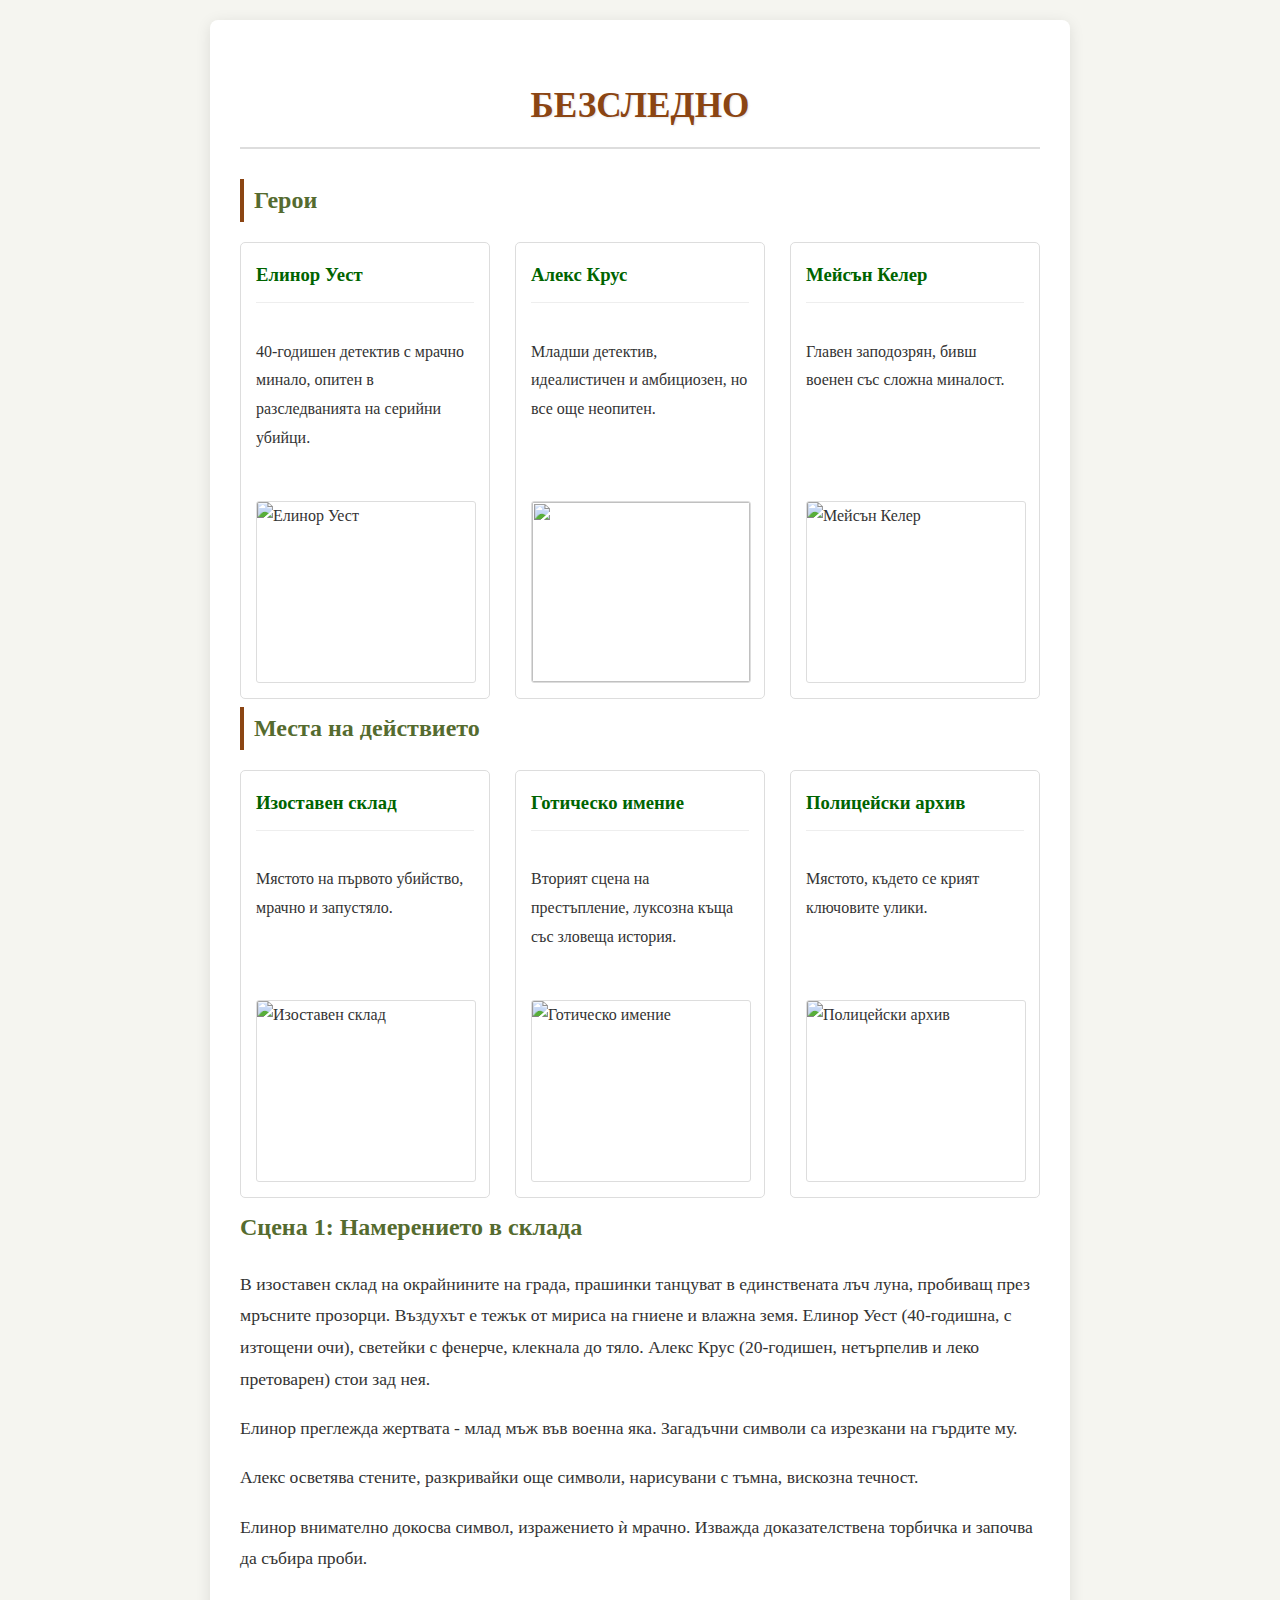
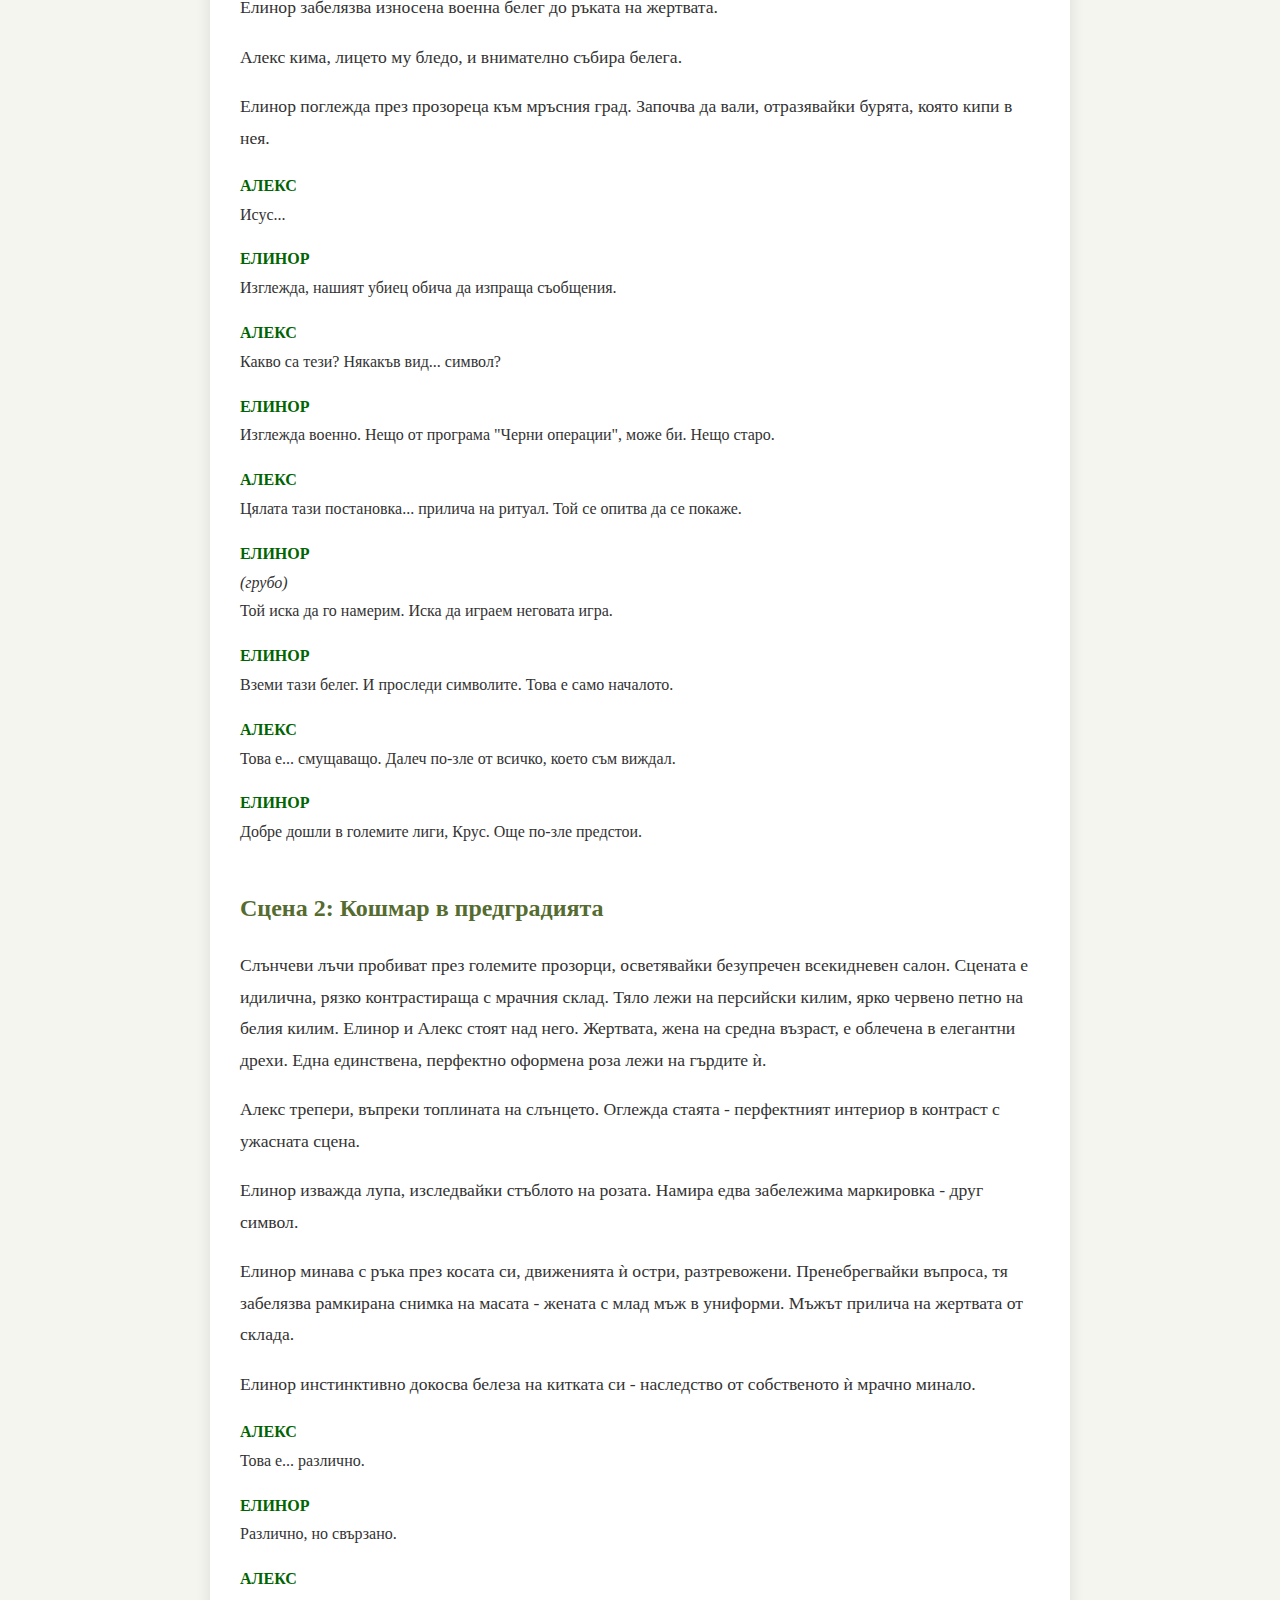
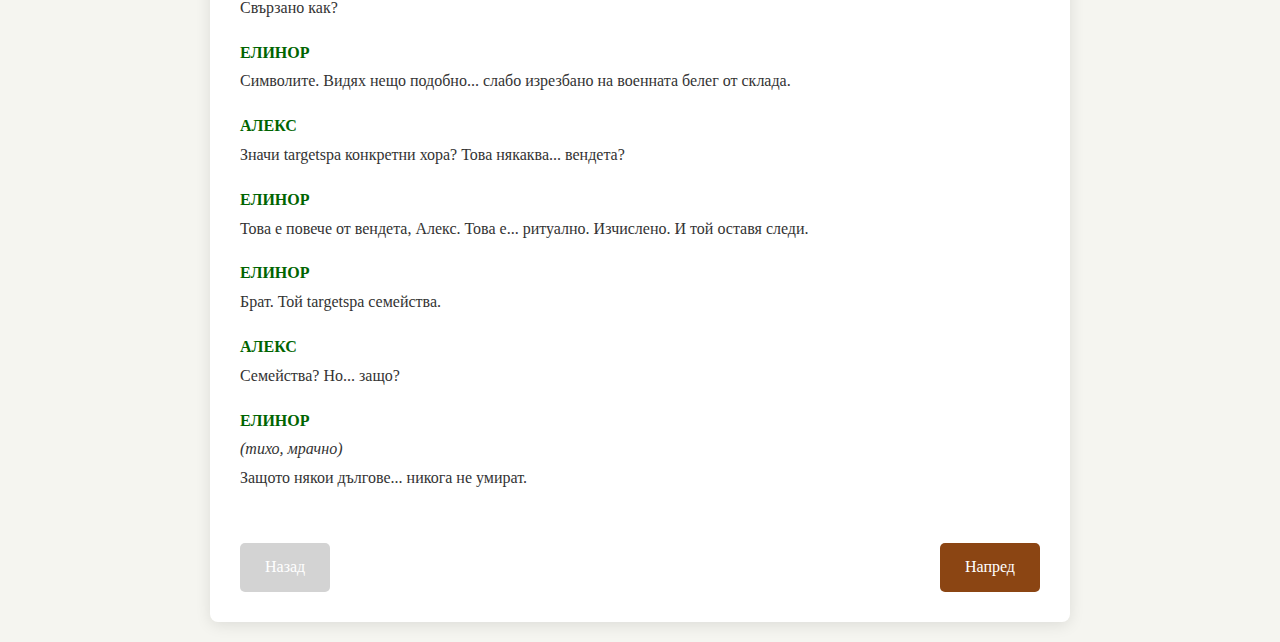
==== index.html @ e1980f41 "Add files via upload" ====
<!DOCTYPE html>
<html lang="bg">
<head>
    <meta charset="UTF-8">
    <meta name="viewport" content="width=device-width, initial-scale=1.0">
    <title>Играта в склада - Увод</title>
    <link rel="stylesheet" href="style.css">
    <style> 
        body {
            font-family: 'Georgia', serif;
            background-color: #f5f5f0;
            color: #333;
            line-height: 1.8;
            margin: 0;
            padding: 20px;
        }

        .container {
            max-width: 800px;
            margin: 0 auto;
            padding: 30px;
            background: #fff;
            box-shadow: 0 3px 15px rgba(0,0,0,0.1);
            border-radius: 8px;
        }

        h1 {
            color: #8b4513;
            text-align: center;
            border-bottom: 2px solid #ddd;
            padding-bottom: 10px;
            margin-bottom: 30px;
        }

        /* Секция за герои и места */
        .info-section {
            margin-bottom: 40px;
        }

        .section-title {
            color: #556b2f;
            border-left: 4px solid #8b4513;
            padding-left: 10px;
            margin: 30px 0 20px;
        }

        .info-grid {
            display: grid;
            grid-template-columns: repeat(auto-fill, minmax(250px, 1fr));
            gap: 25px;
        }

        .info-card {
            border: 1px solid #ddd;
            border-radius: 5px;
            padding: 15px;
            transition: transform 0.3s;
        }

        .info-card:hover {
            transform: translateY(-5px);
            box-shadow: 0 5px 15px rgba(0,0,0,0.1);
        }

        .info-card h3 {
            color: #006400;
            margin-top: 0;
            border-bottom: 1px solid #eee;
            padding-bottom: 10px;
        }

        .info-card p {
            min-height: 60px;
        }

 
        .info-card img {
            width: 100%;
            height: 180px; /* Фиксирана височина */
            object-fit: cover; /* Запазва пропорциите, като изрязва излишното */
            object-position: center; /* Центрира изображението */
            border-radius: 3px;
            border: 1px solid #ddd;
}
.info-card {
    display: flex;
    flex-direction: column;
    height: 100%;
}

.info-card img {
    width: 100%;
    height: 180px; /* или 'auto' за запазване на пропорциите */
    object-fit: cover;
    margin-top: auto; /* Избутва картинката надолу */
}
    </style>
</head>
<body>
    <div class="container">
        <h1>БЕЗСЛЕДНО</h1>
        
        <!-- Герои -->
        <div class="info-section">
            <h2 class="section-title">Герои</h2>
            <div class="info-grid">
                <div class="info-card">
                    <h3>Елинор Уест</h3>
                    <p>40-годишен детектив с мрачно минало, опитен в разследванията на серийни убийци.</p>
                    <img src="C:\Users\velik\Desktop\Нова папка\images\Precise architectural color photography captures Detective Eleanor West, a middle-aged woman with sharp features and a cheek scar.  The image features artistic lighting, abstract patterns, sharp lines, detailed str.jpg" alt="Елинор Уест" width="400" height="300">
                </div>
                
                <div class="info-card">
                    <h3>Алекс Крус</h3>
                    <p>Младши детектив, идеалистичен и амбициозен, но все още неопитен.</p>
                    <img src="C:\Users\velik\Desktop\Нова папка\images\Detective Alex Cruz.jpg"  width="400" height="300">
                </div>
                
                <div class="info-card">
                    <h3>Мейсън Келер</h3>
                    <p>Главен заподозрян, бивш военен със сложна миналост.</p>
                    <img src="C:\Users\velik\Desktop\Нова папка\images\Mason Keller (The Killer).jpg" alt="Мейсън Келер">
                </div>
            </div>
        </div>
        
        <!-- Места -->
        <div class="info-section">
            <h2 class="section-title">Места на действието</h2>
            <div class="info-grid">
                <div class="info-card">
                    <h3>Изоставен склад</h3>
                    <p>Мястото на първото убийство, мрачно и запустяло.</p>
                    <img src="C:\Users\velik\Desktop\Нова папка\images\warehouse.jpg" alt="Изоставен склад">
                </div>
                
                <div class="info-card">
                    <h3>Готическо имение</h3>
                    <p>Вторият сцена на престъпление, луксозна къща със зловеща история.</p>
                    <img src="C:\Users\velik\Desktop\Нова папка\images\готик.jpg" alt="Готическо имение">
                </div>
                
                <div class="info-card">
                    <h3>Полицейски архив</h3>
                    <p>Мястото, където се крият ключовите улики.</p>

                    <img src="C:\Users\velik\Desktop\Нова папка\images\evidenceroom.jpg" alt="Полицейски архив">
                </div>
            </div>
        </div>

        <!-- Сцена 1 -->
        <h2>Сцена 1: Намерението в склада</h2>
        <div class="scene-container">
            <div class="story-text">
                <p>В изоставен склад на окрайнините на града, прашинки танцуват в единствената лъч луна, пробиващ през мръсните прозорци. Въздухът е тежък от мириса на гниене и влажна земя. Елинор Уест (40-годишна, с изтощени очи), светейки с фенерче, клекнала до тяло. Алекс Крус (20-годишен, нетърпелив и леко претоварен) стои зад нея.</p>
                <p>Елинор преглежда жертвата - млад мъж във военна яка. Загадъчни символи са изрезкани на гърдите му.</p>
                <p>Алекс осветява стените, разкривайки още символи, нарисувани с тъмна, вискозна течност.</p>
                <p>Елинор внимателно докосва символ, изражението ѝ мрачно. Изважда доказателствена торбичка и започва да събира проби.</p>
                <p>Елинор забелязва износена военна белег до ръката на жертвата.</p>
                <p>Алекс кима, лицето му бледо, и внимателно събира белега.</p>
                <p>Елинор поглежда през прозореца към мръсния град. Започва да вали, отразявайки бурята, която кипи в нея.</p>
            </div>
            <div class="dialogue-container">
                <div class="dialogue">
                    <p><span class="character-name">АЛЕКС</span><br>
                    Исус...</p>
                </div>
                <div class="dialogue">
                    <p><span class="character-name">ЕЛИНОР</span><br>
                    Изглежда, нашият убиец обича да изпраща съобщения.</p>
                </div>
                <div class="dialogue">
                    <p><span class="character-name">АЛЕКС</span><br>
                    Какво са тези? Някакъв вид... символ?</p>
                    <p><span class="character-name">ЕЛИНОР</span><br>
                    Изглежда военно. Нещо от програма "Черни операции", може би. Нещо старо.</p>
                </div>
                <div class="dialogue">
                    <p><span class="character-name">АЛЕКС</span><br>
                    Цялата тази постановка... прилича на ритуал. Той се опитва да се покаже.</p>
                    <p><span class="character-name">ЕЛИНОР</span><br>
                    <em>(грубо)</em><br>
                    Той иска да го намерим. Иска да играем неговата игра.</p>
                </div>
                <div class="dialogue">
                    <p><span class="character-name">ЕЛИНОР</span><br>
                    Вземи тази белег. И проследи символите. Това е само началото.</p>
                </div>
                <div class="dialogue">
                    <p><span class="character-name">АЛЕКС</span><br>
                    Това е... смущаващо. Далеч по-зле от всичко, което съм виждал.</p>
                    <p><span class="character-name">ЕЛИНОР</span><br>
                    Добре дошли в големите лиги, Крус. Още по-зле предстои.</p>
                </div>
            </div>
        </div>

        <!-- Сцена 2 -->
        <h2>Сцена 2: Кошмар в предградията</h2>
        <div class="scene-container">
            <div class="story-text">
                <p>Слънчеви лъчи пробиват през големите прозорци, осветявайки безупречен всекидневен салон. Сцената е идилична, рязко контрастираща с мрачния склад. Тяло лежи на персийски килим, ярко червено петно на белия килим. Елинор и Алекс стоят над него. Жертвата, жена на средна възраст, е облечена в елегантни дрехи. Една единствена, перфектно оформена роза лежи на гърдите ѝ.</p>
                <p>Алекс трепери, въпреки топлината на слънцето. Оглежда стаята - перфектният интериор в контраст с ужасната сцена.</p>
                <p>Елинор изважда лупа, изследвайки стъблото на розата. Намира едва забележима маркировка - друг символ.</p>
                <p>Елинор минава с ръка през косата си, движенията ѝ остри, разтревожени. Пренебрегвайки въпроса, тя забелязва рамкирана снимка на масата - жената с млад мъж в униформи. Мъжът прилича на жертвата от склада.</p>
                <p>Елинор инстинктивно докосва белеза на китката си - наследство от собственото ѝ мрачно минало.</p>
            </div>
            <div class="dialogue-container">
                <div class="dialogue">
                    <p><span class="character-name">АЛЕКС</span><br>
                    Това е... различно.</p>
                </div>
                <div class="dialogue">
                    <p><span class="character-name">ЕЛИНОР</span><br>
                    Различно, но свързано.</p>
                    <p><span class="character-name">АЛЕКС</span><br>
                    Свързано как?</p>
                    <p><span class="character-name">ЕЛИНОР</span><br>
                    Символите. Видях нещо подобно... слабо изрезбано на военната белег от склада.</p>
                </div>
                <div class="dialogue">
                    <p><span class="character-name">АЛЕКС</span><br>
                    Значи targetsра конкретни хора? Това някаква... вендета?</p>
                    <p><span class="character-name">ЕЛИНОР</span><br>
                    Това е повече от вендета, Алекс. Това е... ритуално. Изчислено. И той оставя следи.</p>
                </div>
                <div class="dialogue">
                    <p><span class="character-name">ЕЛИНОР</span><br>
                    Брат. Той targetsра семейства.</p>
                    <p><span class="character-name">АЛЕКС</span><br>
                    Семейства? Но... защо?</p>
                    <p><span class="character-name">ЕЛИНОР</span><br>
                    <em>(тихо, мрачно)</em><br>
                    Защото някои дългове... никога не умират.</p>
                </div>
            </div>
        </div>

        <div class="navigation">
            <a href="#" class="nav-button disabled">Назад</a>
            <a href="warehouse.html" class="nav-button">Напред</a>
        </div>
    </div>
</body>
</html>
---- style.css ----
body {
    font-family: 'Georgia', serif;
    background-color: #f5f5f0;
    color: #333;
    line-height: 1.8;
    margin: 0;
    padding: 20px;
    transition: background 0.5s;
}

.container {
    max-width: 700px;
    margin: 20px auto;
    padding: 30px;
    background: #fff;
    box-shadow: 0 3px 15px rgba(0,0,0,0.1);
    border-radius: 8px;
    transition: transform 0.3s, box-shadow 0.3s;
}

.container:hover {
    transform: translateY(-5px);
    box-shadow: 0 5px 20px rgba(0,0,0,0.15);
}

h1 {
    color: #8b4513;
    text-align: center;
    font-size: 2.2rem;
    margin-bottom: 30px;
    text-shadow: 1px 1px 2px rgba(0,0,0,0.1);
    animation: fadeIn 1s;
}

h2 {
    color: #556b2f;
    margin-top: 40px;
    cursor: pointer;
    transition: color 0.3s;
}

h2:hover {
    color: #6b8e23;
}

/* Текст и диалози */
.story-text {
    color: #333;
    font-size: 1.1rem;
}

.dialogue-line {
    color: #8b008b;
    margin: 15px 0 15px 30px;
    position: relative;
    transition: all 0.3s;
}

.dialogue-line:hover {
    transform: translateX(10px);
    color: #9932cc;
}

.dialogue-line::before {
    content: "»";
    position: absolute;
    left: -20px;
    color: #8b008b;
}

.character-name {
    color: #006400;
    font-weight: bold;
    display: inline-block;
    transition: all 0.3s;
}

.character-name:hover {
    color: #2e8b57;
    transform: scale(1.05);
}

/* Навигация */
.navigation {
    display: flex;
    justify-content: space-between;
    margin-top: 50px;
}

.nav-button {
    padding: 10px 25px;
    background: #8b4513;
    color: white;
    text-decoration: none;
    border-radius: 5px;
    font-size: 1rem;
    transition: all 0.3s;
    border: none;
    cursor: pointer;
}

.nav-button:hover {
    background: #a0522d;
    transform: translateY(-2px);
    box-shadow: 0 3px 10px rgba(0,0,0,0.2);
}

.nav-button:active {
    transform: translateY(0);
}

.nav-button.disabled {
    background: #d3d3d3;
    cursor: not-allowed;
}

/* Анимации */
@keyframes fadeIn {
    from { opacity: 0; transform: translateY(-10px); }
    to { opacity: 1; transform: translateY(0); }
}

/* Тъмна тема - опционална */
.dark-mode {
    background-color: #222;
    color: #eee;
}

.dark-mode .container {
    background: #333;
    box-shadow: 0 3px 15px rgba(0,0,0,0.3);
}

.dark-mode .story-text {
    color: #eee;
}

/* Мобилна версия */
@media (max-width: 600px) {
    .container {
        padding: 20px;
    }
    
    h1 {
        font-size: 1.8rem;
    }
    
    .dialogue-line {
        margin-left: 20px;
    }
}
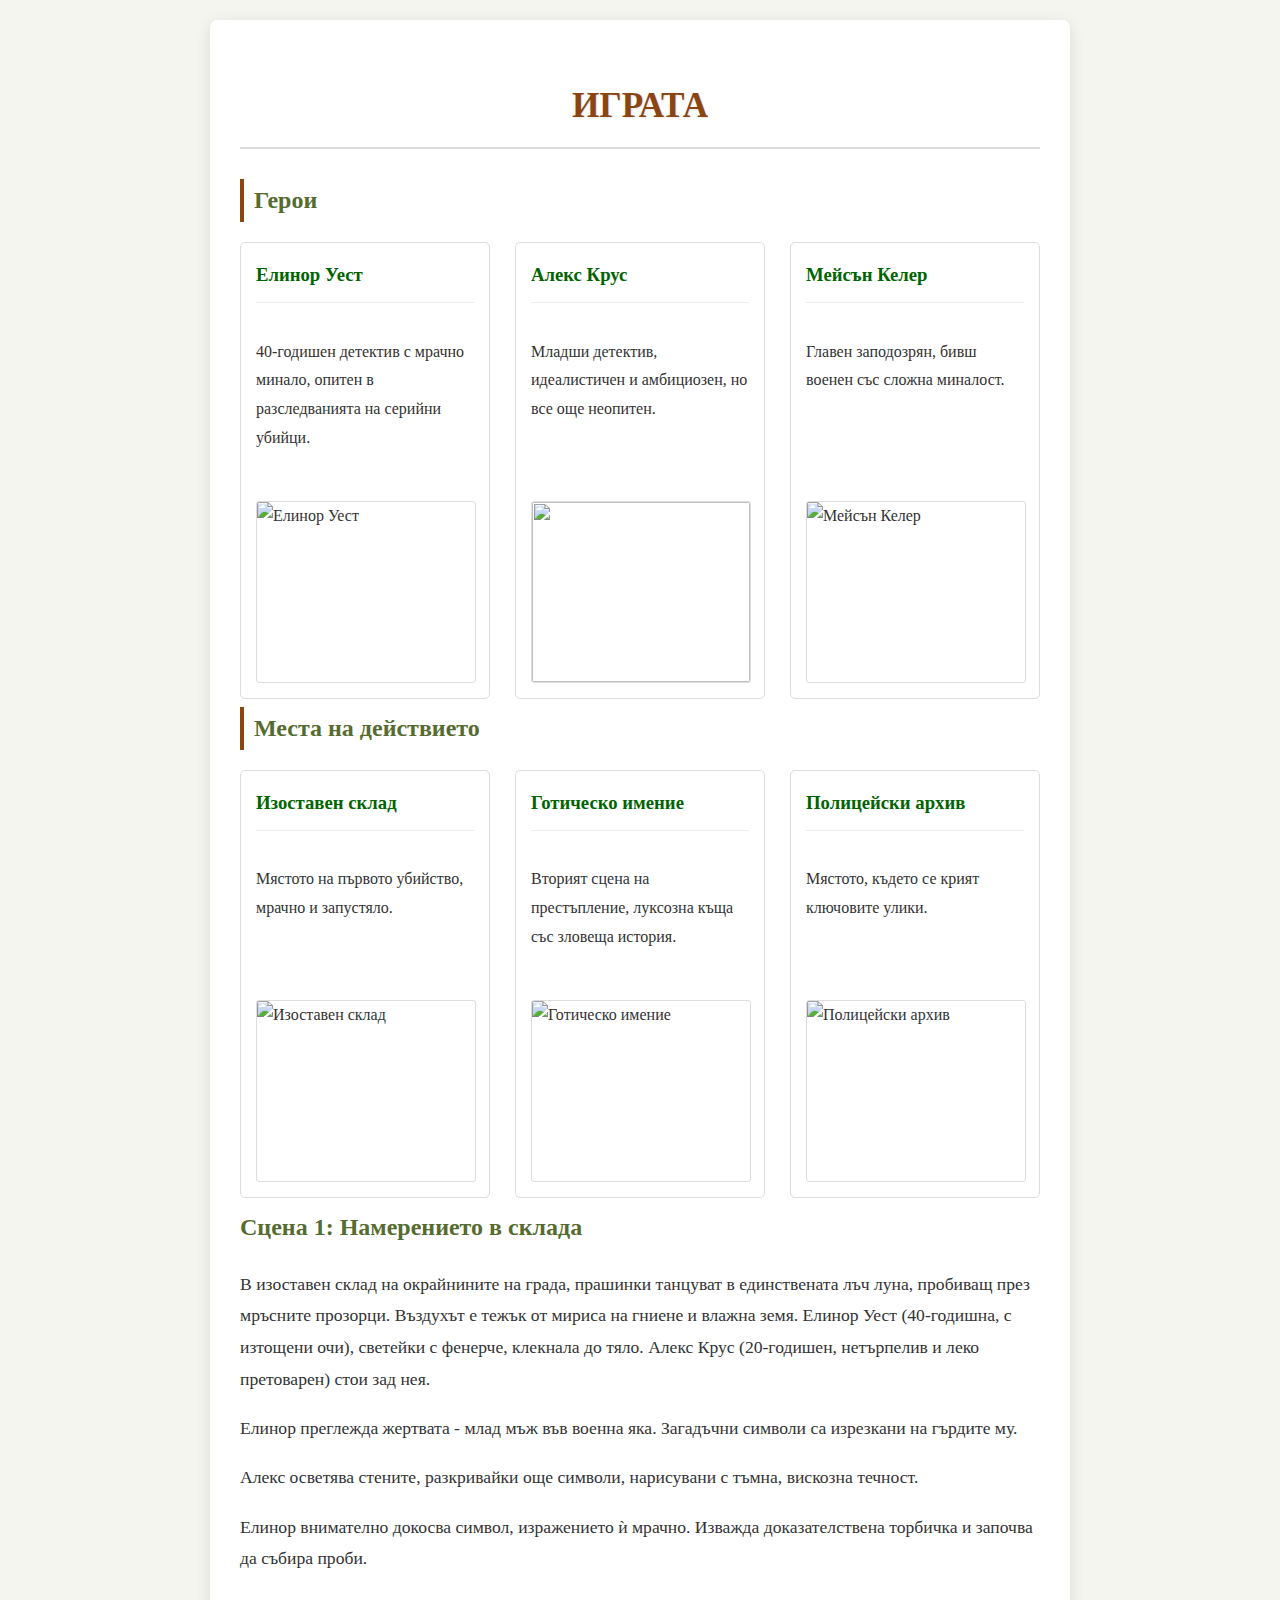
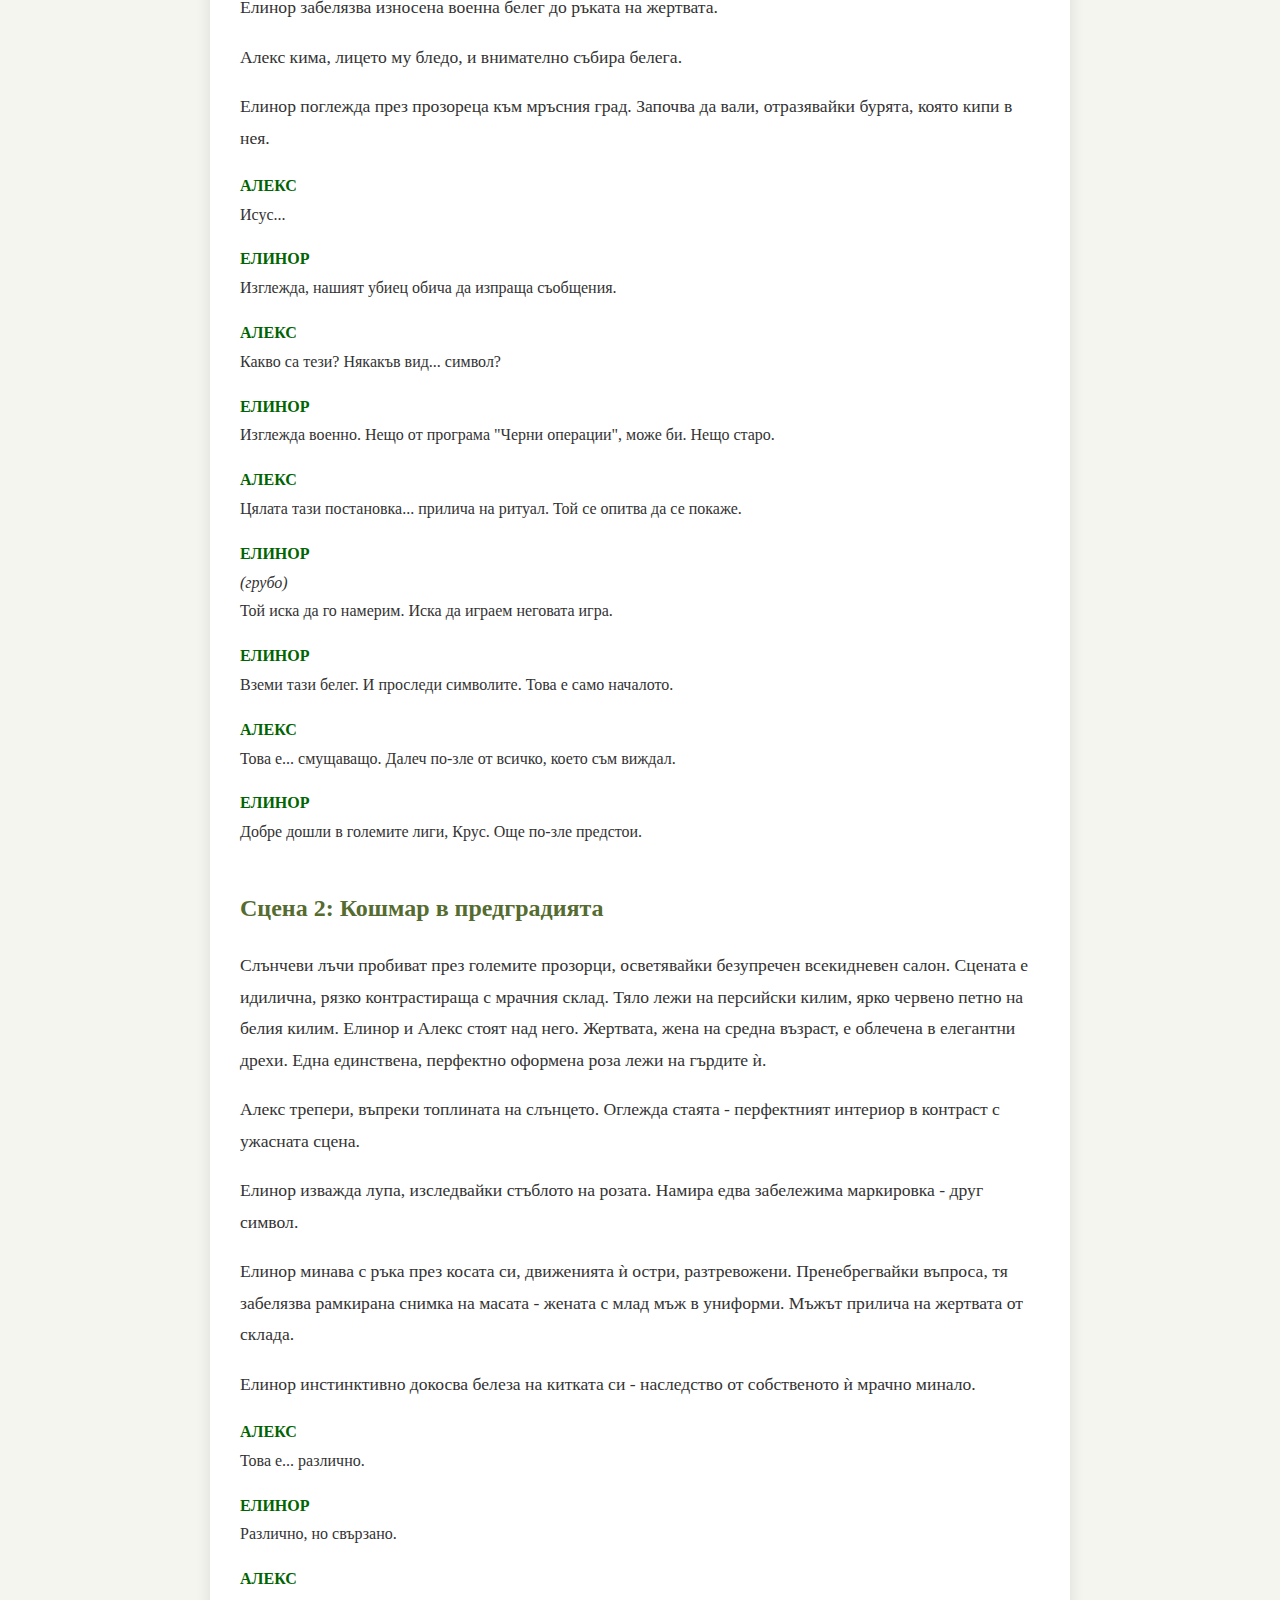
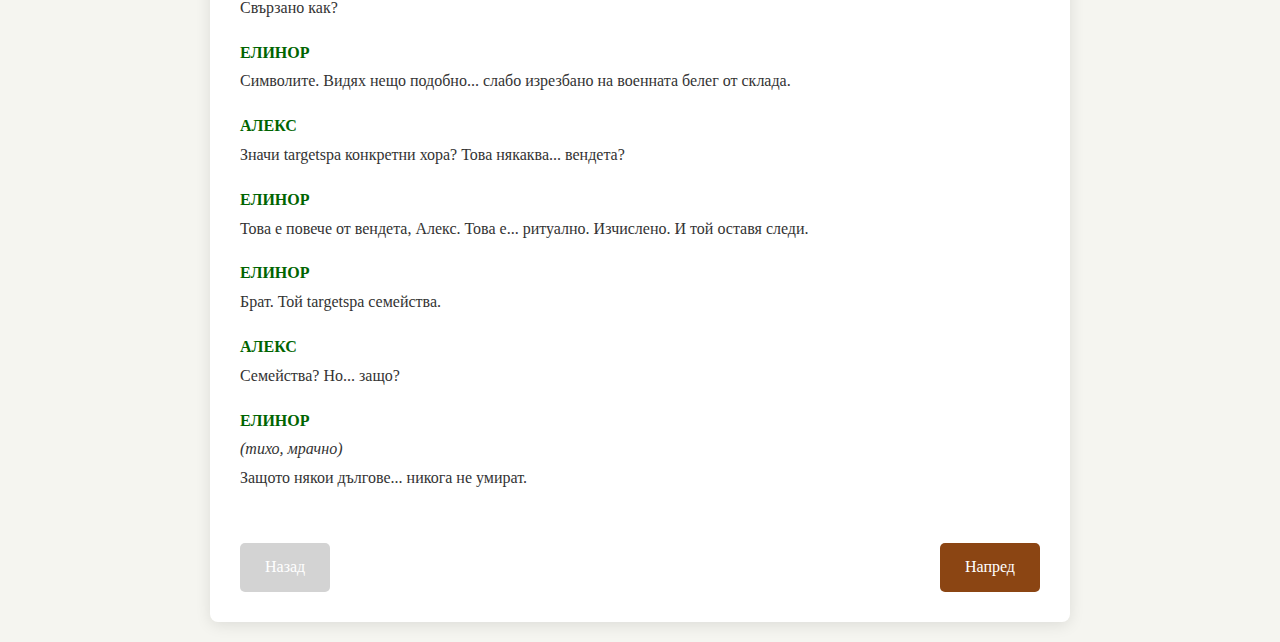
==== commit c47fe2be: "Update index.html" ====
--- a/index.html
+++ b/index.html
@@ -98,7 +98,7 @@
 </head>
 <body>
     <div class="container">
-        <h1>БЕЗСЛЕДНО</h1>
+        <h1>ИГРАТА</h1>
         
         <!-- Герои -->
         <div class="info-section">
@@ -243,4 +243,4 @@
         </div>
     </div>
 </body>
-</html>+</html>
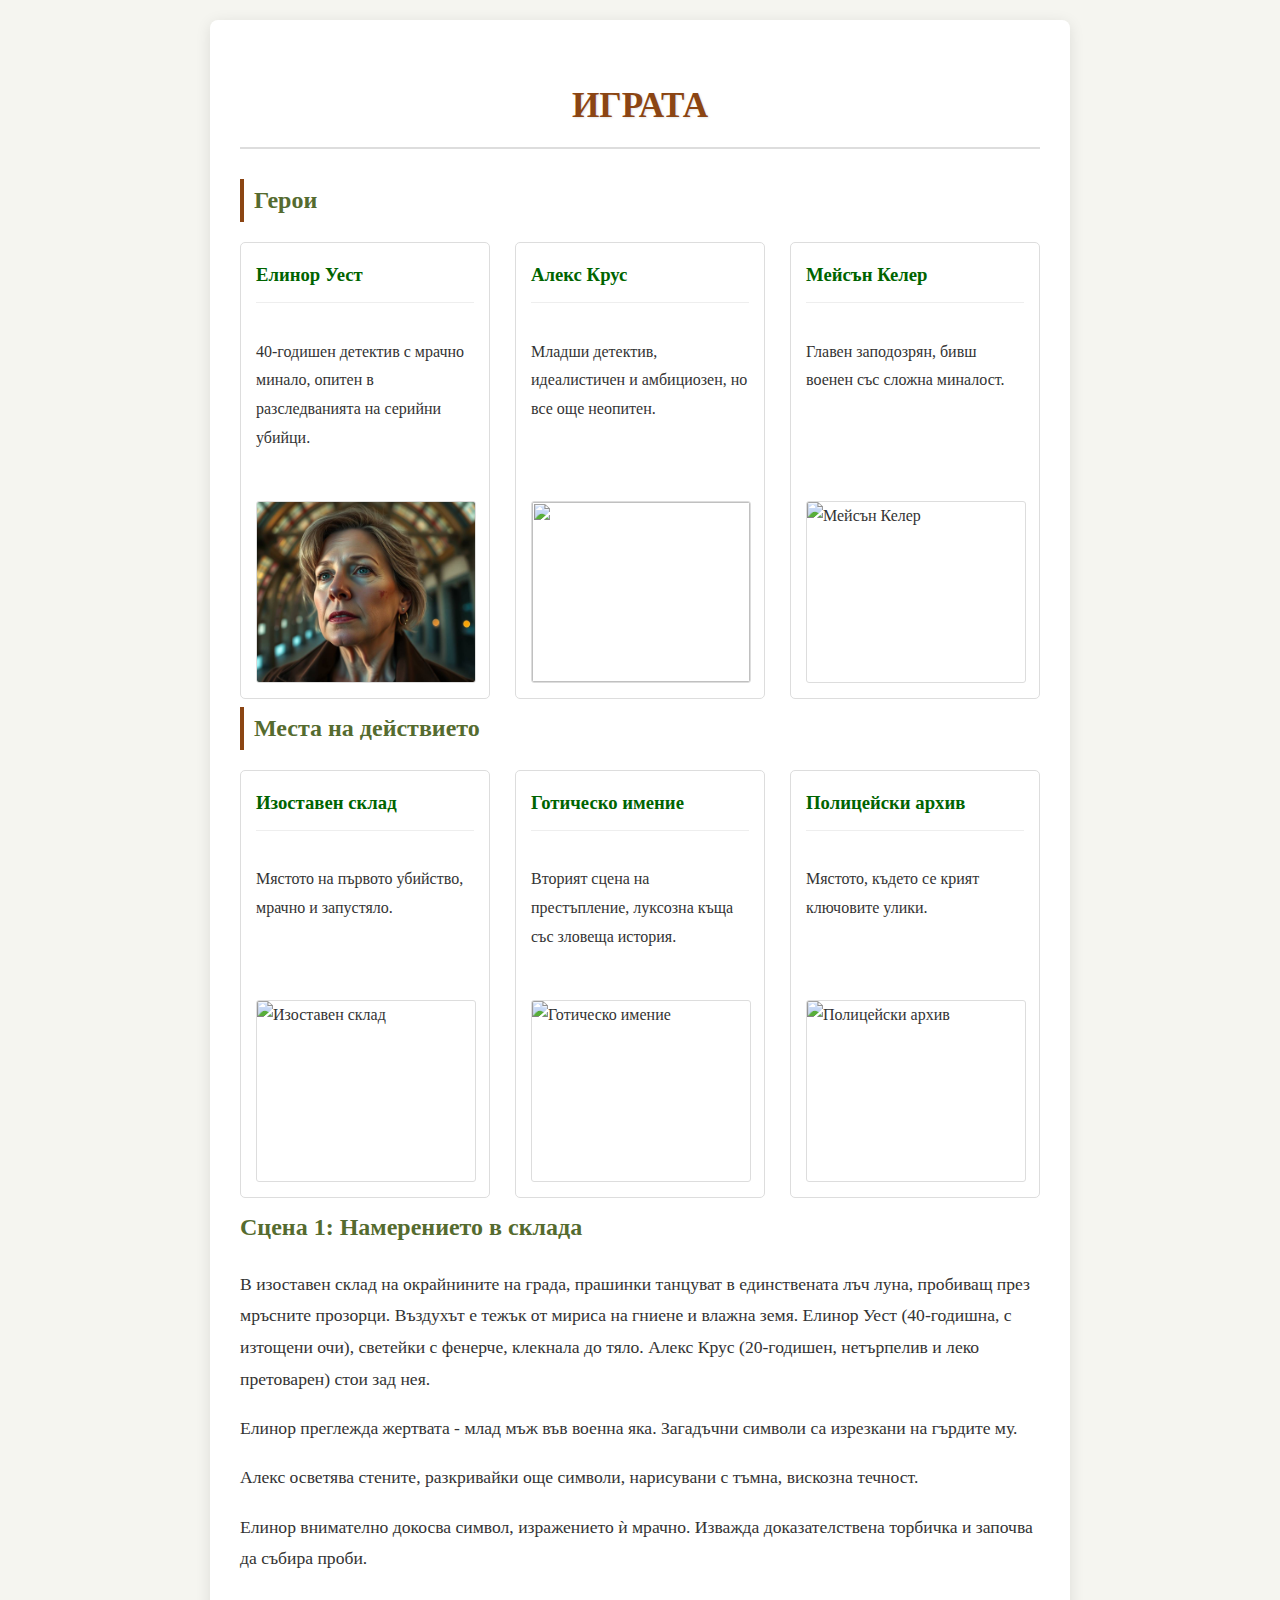
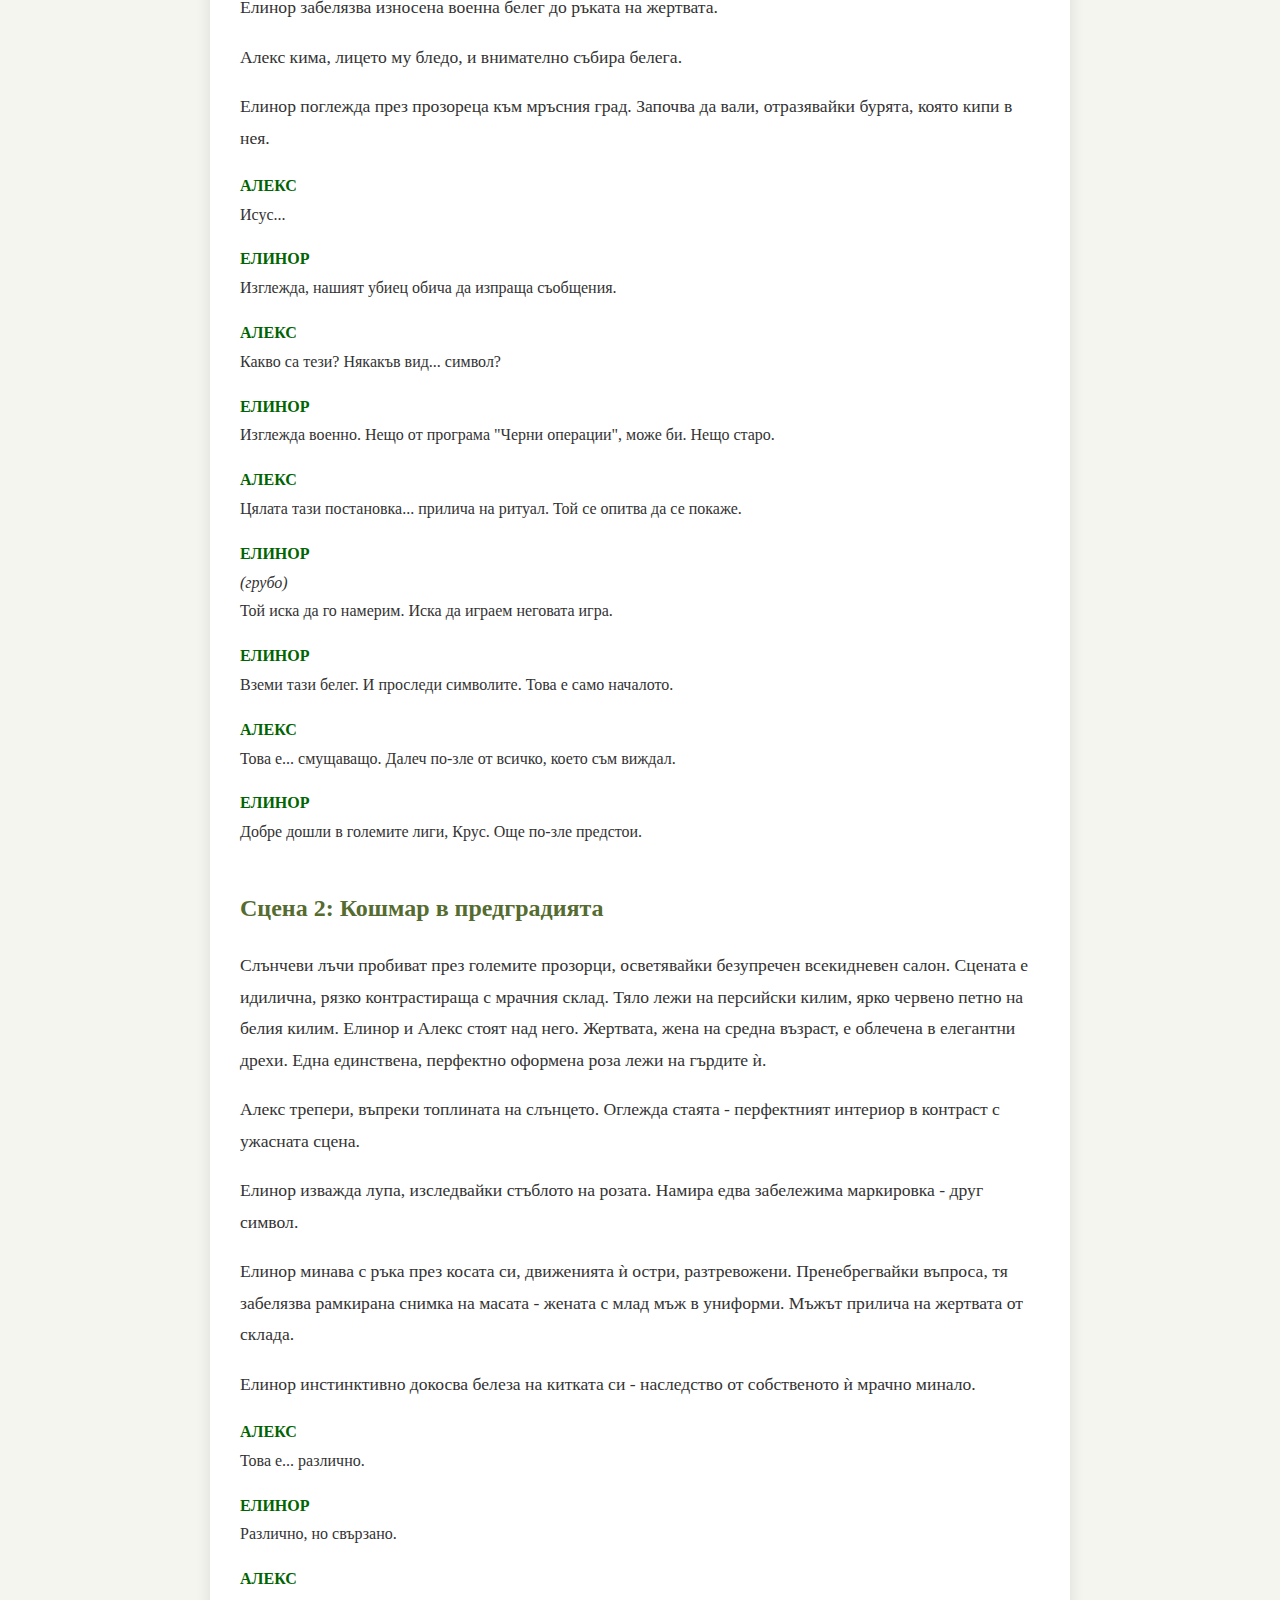
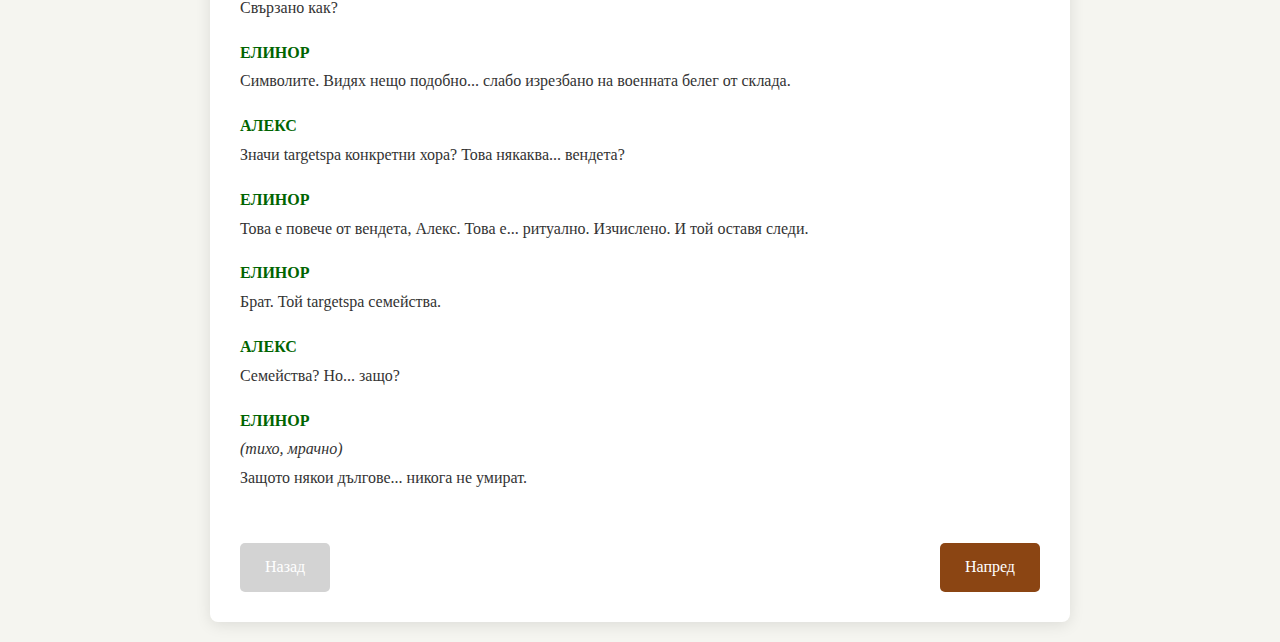
==== commit db54c091: "Update index.html" ====
--- a/index.html
+++ b/index.html
@@ -107,7 +107,7 @@
                 <div class="info-card">
                     <h3>Елинор Уест</h3>
                     <p>40-годишен детектив с мрачно минало, опитен в разследванията на серийни убийци.</p>
-                    <img src="C:\Users\velik\Desktop\Нова папка\images\Precise architectural color photography captures Detective Eleanor West, a middle-aged woman with sharp features and a cheek scar.  The image features artistic lighting, abstract patterns, sharp lines, detailed str.jpg" alt="Елинор Уест" width="400" height="300">
+                    <img src="Precise architectural color photography captures Detective Eleanor West, a middle-aged woman with sharp features and a cheek scar.  The image features artistic lighting, abstract patterns, sharp lines, detailed str.jpg" alt="Елинор Уест" width="400" height="300">
                 </div>
                 
                 <div class="info-card">
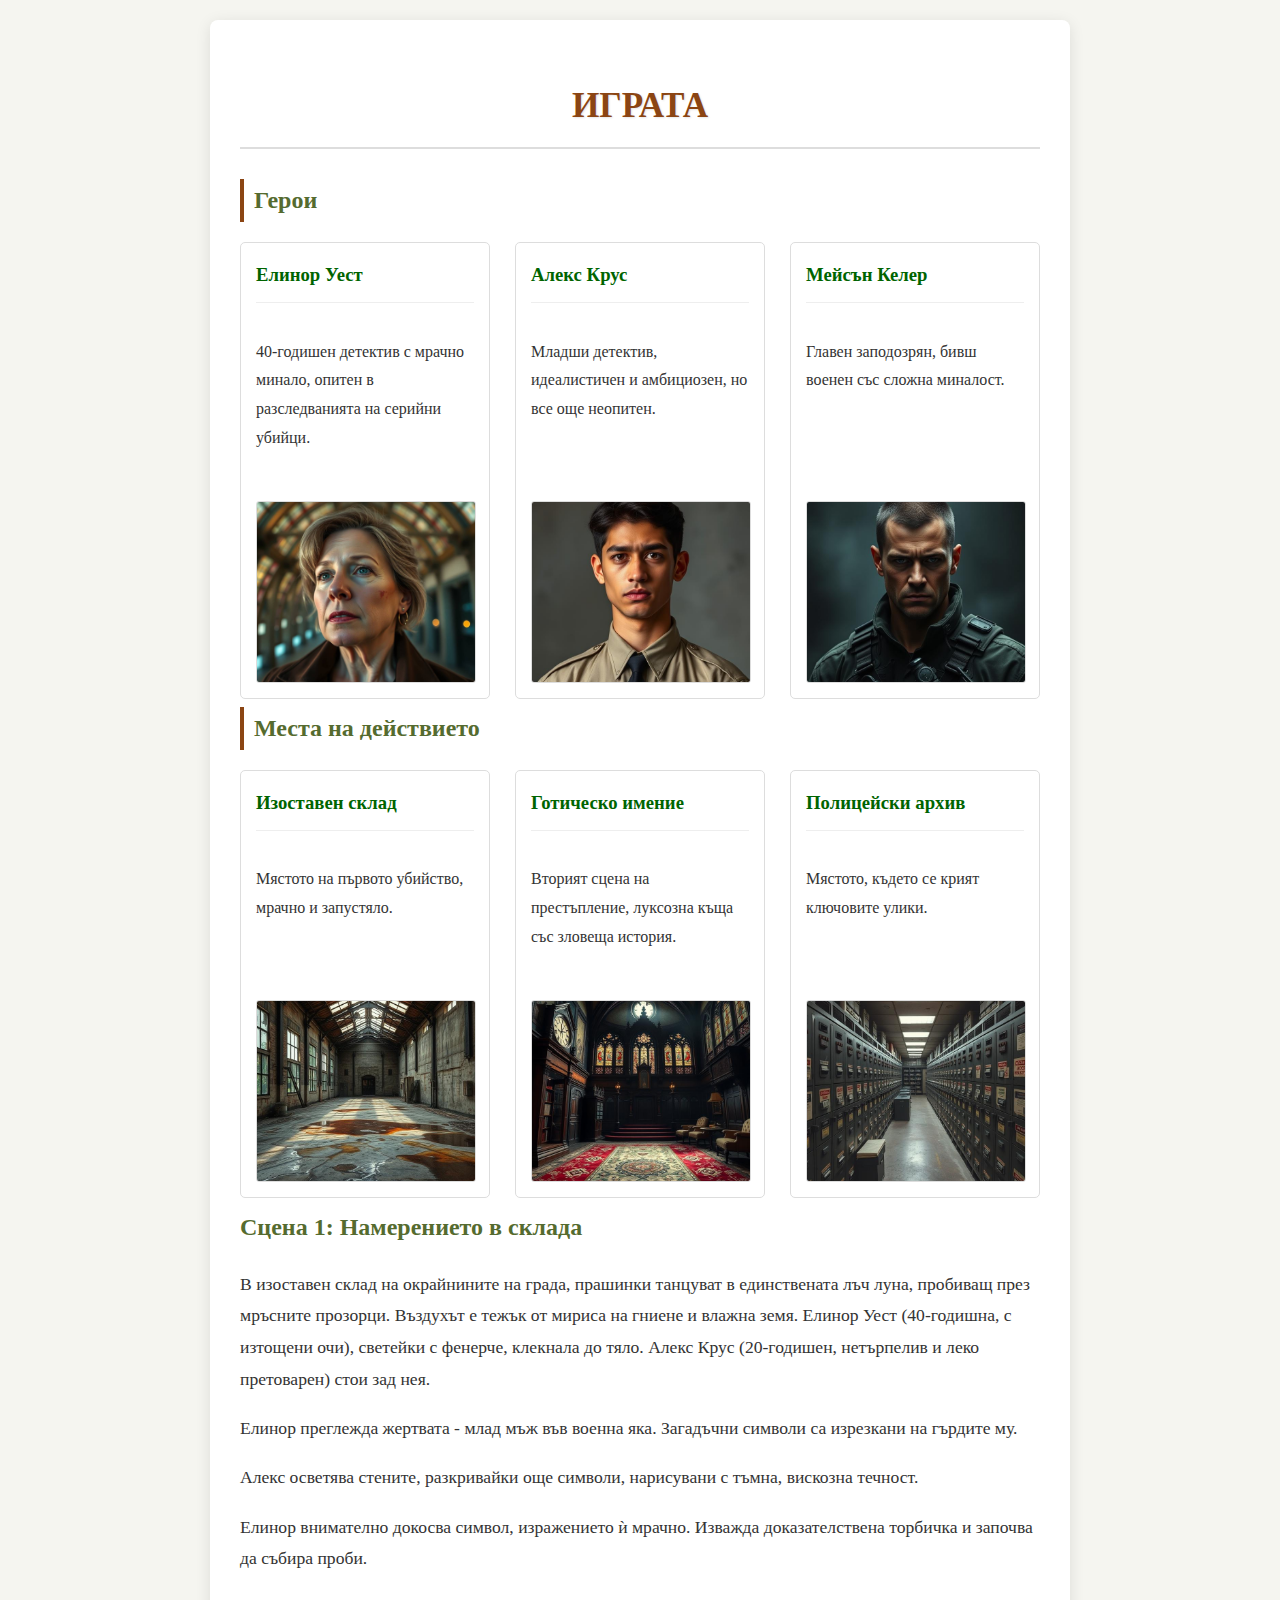
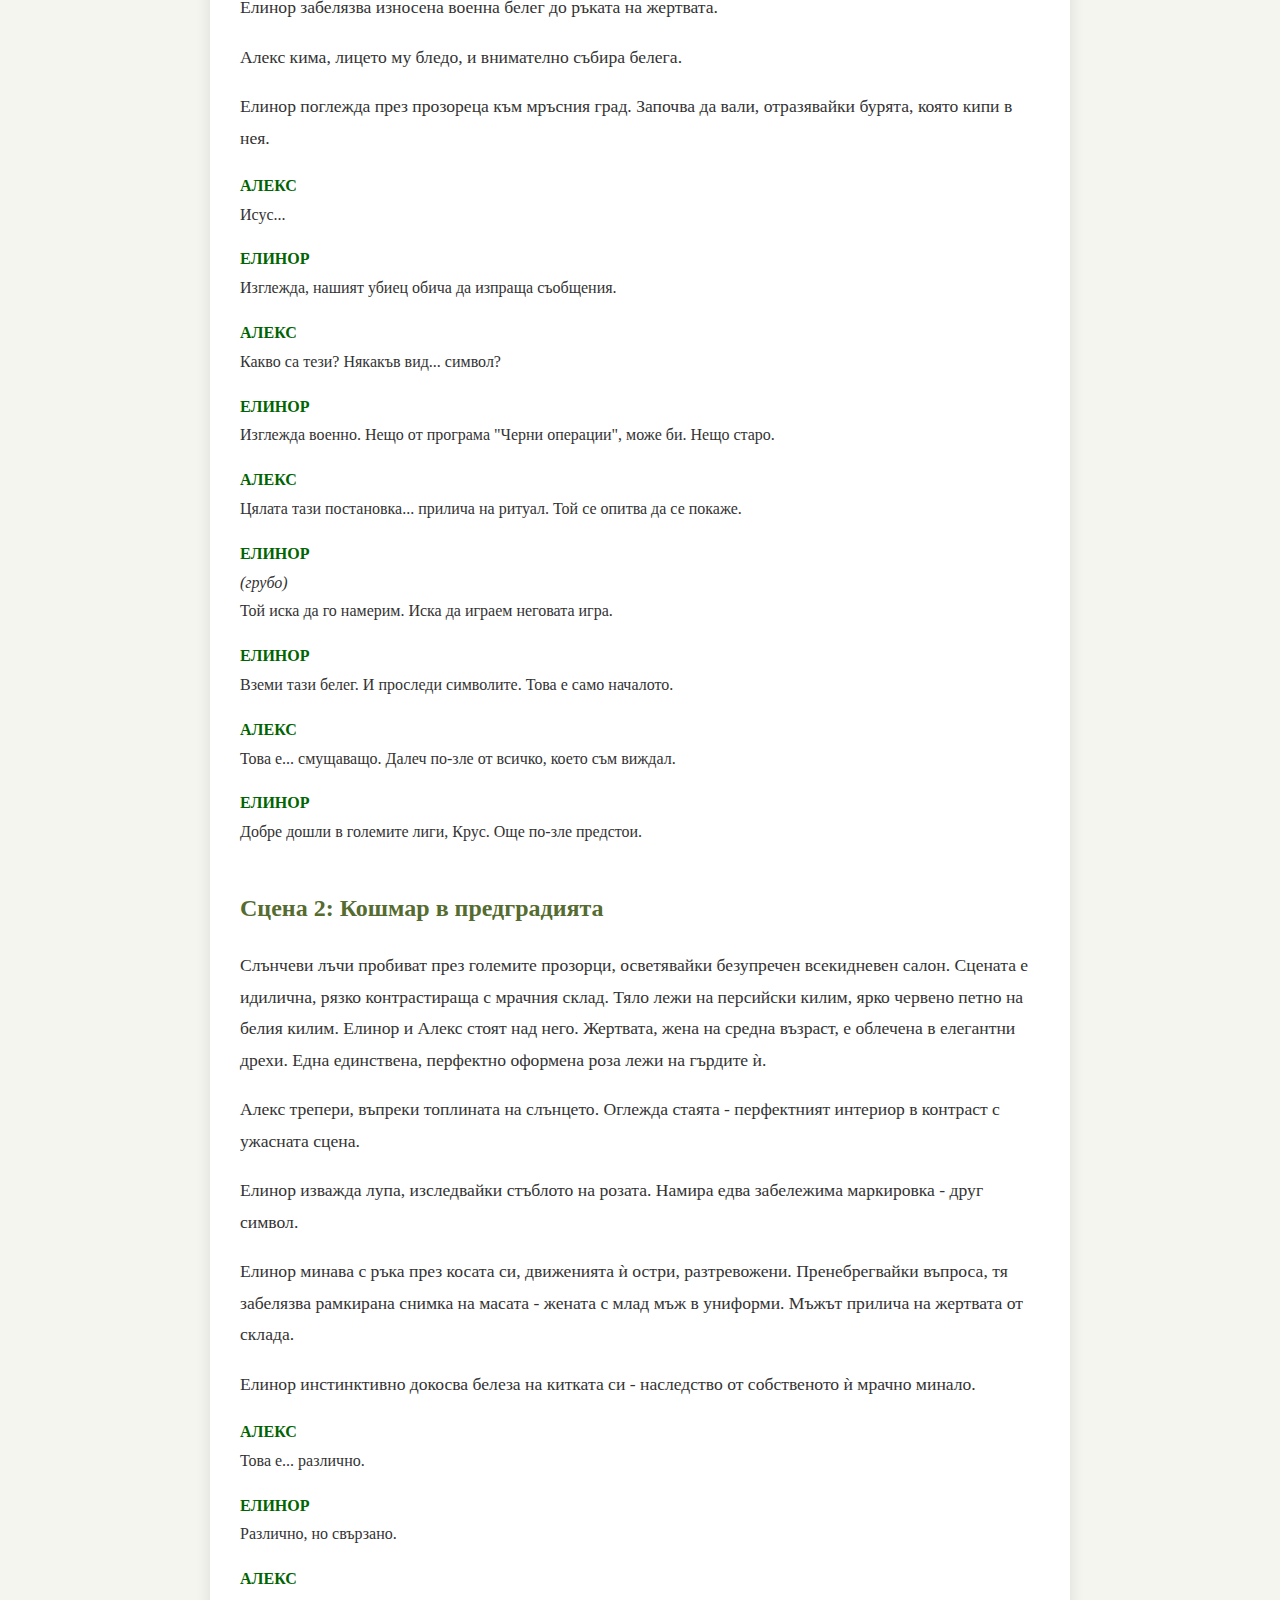
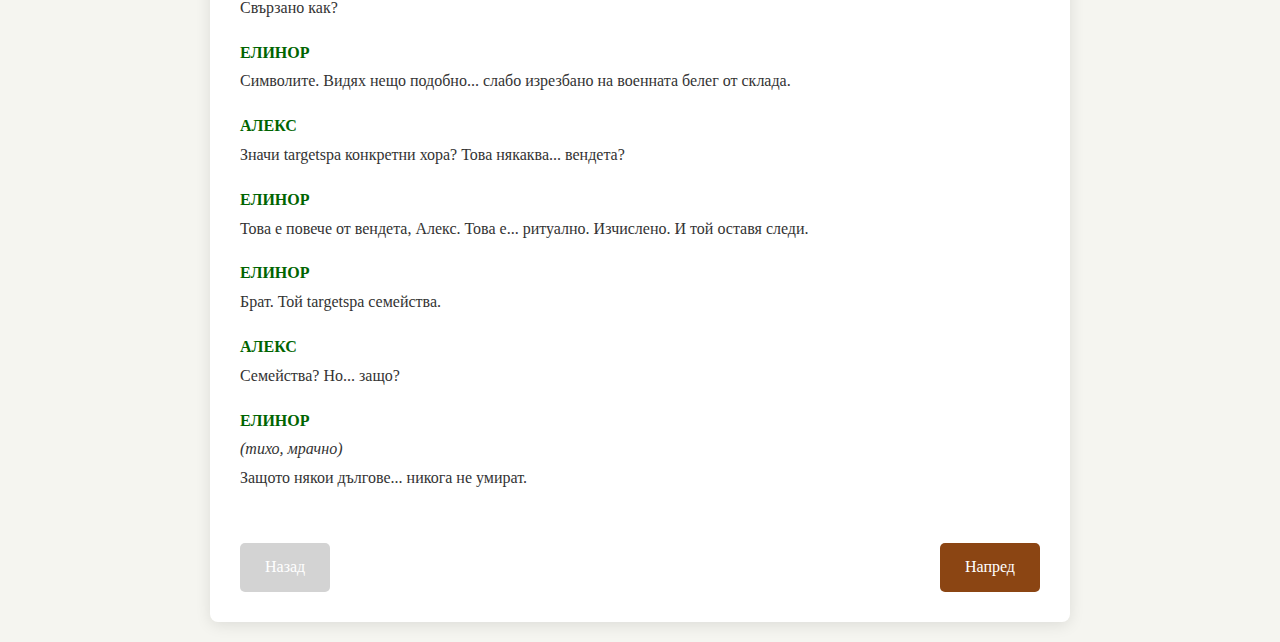
==== commit 3361cf1a: "Update index.html" ====
--- a/index.html
+++ b/index.html
@@ -113,13 +113,13 @@
                 <div class="info-card">
                     <h3>Алекс Крус</h3>
                     <p>Младши детектив, идеалистичен и амбициозен, но все още неопитен.</p>
-                    <img src="C:\Users\velik\Desktop\Нова папка\images\Detective Alex Cruz.jpg"  width="400" height="300">
+                    <img src="Detective Alex Cruz.jpg"  width="400" height="300">
                 </div>
                 
                 <div class="info-card">
                     <h3>Мейсън Келер</h3>
                     <p>Главен заподозрян, бивш военен със сложна миналост.</p>
-                    <img src="C:\Users\velik\Desktop\Нова папка\images\Mason Keller (The Killer).jpg" alt="Мейсън Келер">
+                    <img src="Mason Keller (The Killer).jpg" alt="Мейсън Келер">
                 </div>
             </div>
         </div>
@@ -131,20 +131,20 @@
                 <div class="info-card">
                     <h3>Изоставен склад</h3>
                     <p>Мястото на първото убийство, мрачно и запустяло.</p>
-                    <img src="C:\Users\velik\Desktop\Нова папка\images\warehouse.jpg" alt="Изоставен склад">
+                    <img src="warehouse.jpg" alt="Изоставен склад">
                 </div>
                 
                 <div class="info-card">
                     <h3>Готическо имение</h3>
                     <p>Вторият сцена на престъпление, луксозна къща със зловеща история.</p>
-                    <img src="C:\Users\velik\Desktop\Нова папка\images\готик.jpg" alt="Готическо имение">
+                    <img src="готик.jpg" alt="Готическо имение">
                 </div>
                 
                 <div class="info-card">
                     <h3>Полицейски архив</h3>
                     <p>Мястото, където се крият ключовите улики.</p>
 
-                    <img src="C:\Users\velik\Desktop\Нова папка\images\evidenceroom.jpg" alt="Полицейски архив">
+                    <img src="evidenceroom.jpg" alt="Полицейски архив">
                 </div>
             </div>
         </div>
